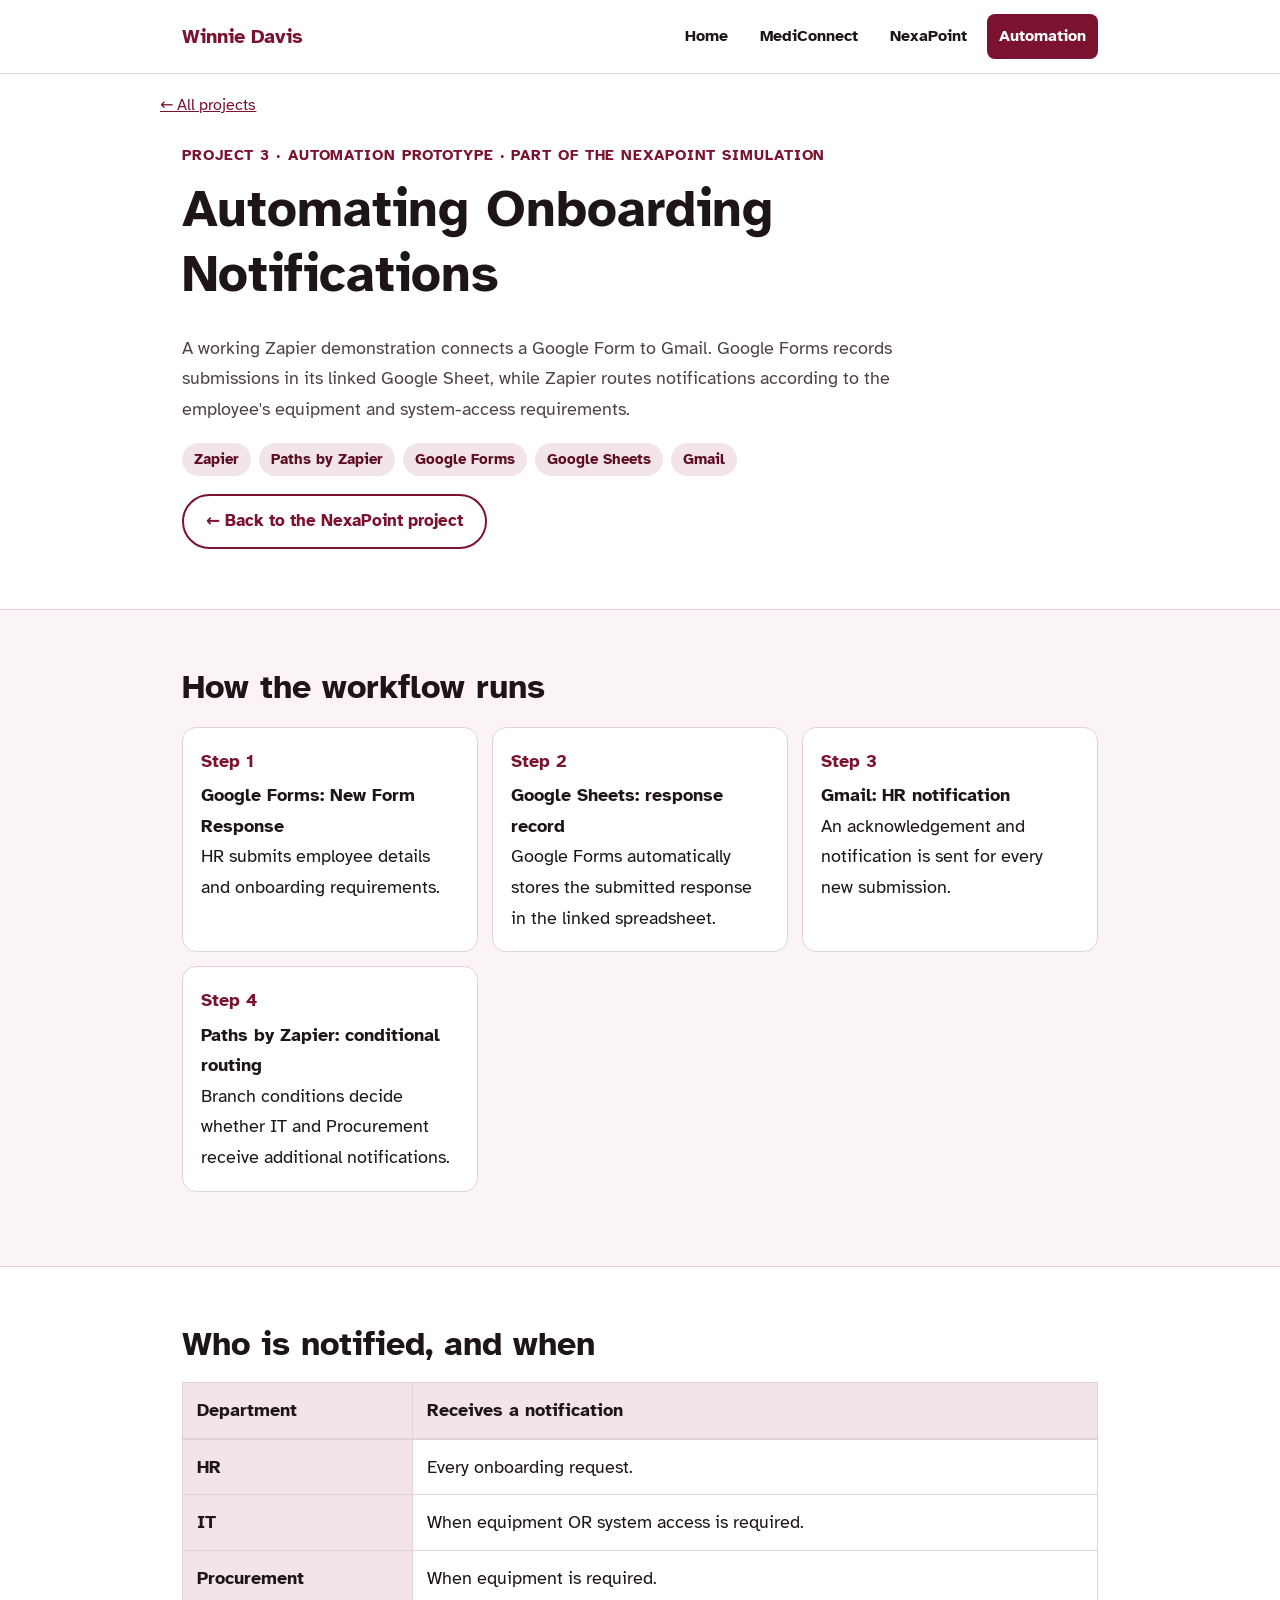
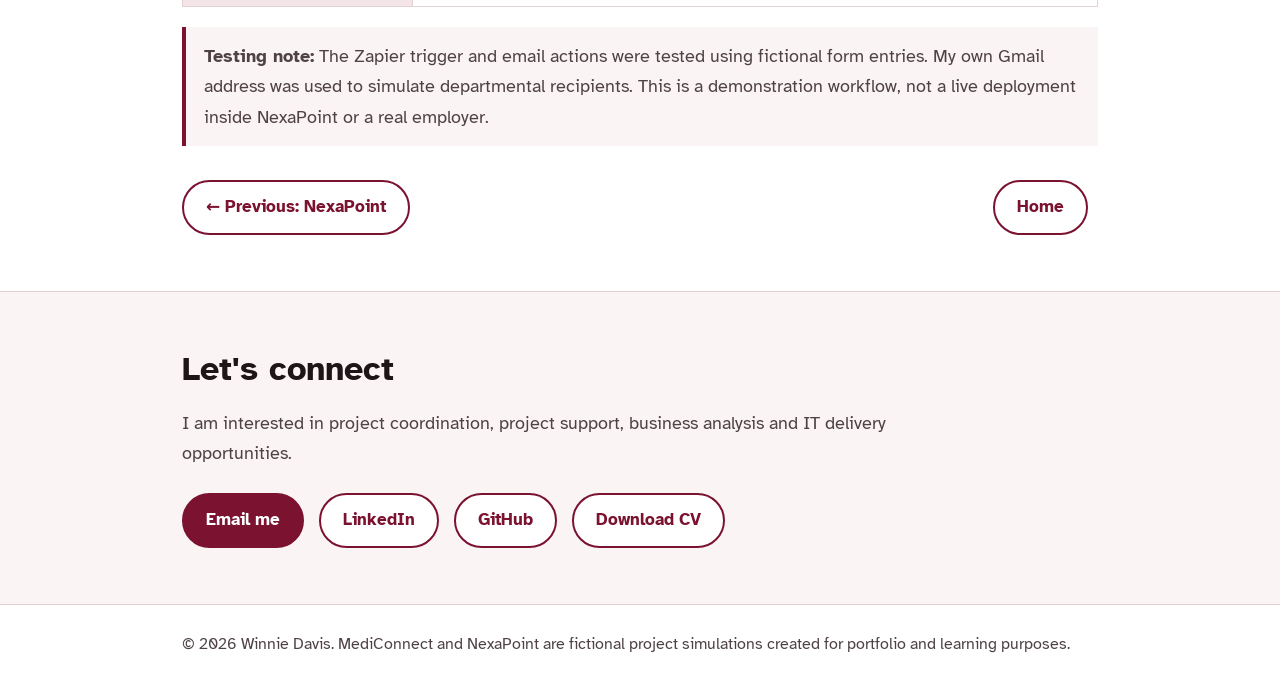
==== automation.html @ 26a4c98c "update site layout" ====
<!DOCTYPE html>
<html lang="en">
<head>
<meta charset="utf-8">
<meta name="viewport" content="width=device-width, initial-scale=1">
<title>Onboarding Notification Automation | Winnie Davis</title>
<meta name="description" content="Zapier prototype that routes employee onboarding notifications by Google Forms, Gmail and conditional paths.">
<link rel="preconnect" href="https://fonts.googleapis.com">
<link rel="stylesheet" href="https://fonts.googleapis.com/css2?family=Atkinson+Hyperlegible:wght@400;700&display=swap">
<link rel="stylesheet" href="style.css">
</head>
<body>
<a class="skip" href="#main">Skip to main content</a>
<header class="top"><div class="w"><nav aria-label="Main"><a class="brand" href="index.html">Winnie Davis</a><ul><li><a href="index.html">Home</a></li><li><a href="mediconnect.html">MediConnect</a></li><li><a href="nexapoint.html">NexaPoint</a></li><li><a href="automation.html" aria-current="page">Automation</a></li></ul></nav></div></header>
<main id="main">

<div class="w bc"><a href="index.html#projects">← All projects</a></div>
<section class="hero" style="padding-top:24px"><div class="w">
<p class="eyebrow">Project 3 · Automation prototype · Part of the NexaPoint simulation</p>
<h1>Automating Onboarding Notifications</h1>
<p class="lead">A working Zapier demonstration connects a Google Form to Gmail. Google Forms records submissions in its linked Google Sheet, while Zapier routes notifications according to the employee's equipment and system-access requirements.</p>
<ul class="tags"><li>Zapier</li><li>Paths by Zapier</li><li>Google Forms</li><li>Google Sheets</li><li>Gmail</li></ul>
<a class="btn s" href="nexapoint.html">← Back to the NexaPoint project</a>
</div></section>

<section class="alt"><div class="w"><h2>How the workflow runs</h2>
<ol class="steps">
<li><strong>Google Forms: New Form Response</strong>HR submits employee details and onboarding requirements.</li>
<li><strong>Google Sheets: response record</strong>Google Forms automatically stores the submitted response in the linked spreadsheet.</li>
<li><strong>Gmail: HR notification</strong>An acknowledgement and notification is sent for every new submission.</li>
<li><strong>Paths by Zapier: conditional routing</strong>Branch conditions decide whether IT and Procurement receive additional notifications.</li>
</ol></div></section>

<section><div class="w"><h2>Who is notified, and when</h2>
<div class="tablewrap"><table><caption class="sr">Notification rules by department</caption>
<thead><tr><th scope="col">Department</th><th scope="col">Receives a notification</th></tr></thead>
<tbody><tr><th scope="row">HR</th><td>Every onboarding request.</td></tr>
<tr><th scope="row">IT</th><td>When equipment OR system access is required.</td></tr>
<tr><th scope="row">Procurement</th><td>When equipment is required.</td></tr></tbody></table></div>
<p class="note"><strong>Testing note:</strong> The Zapier trigger and email actions were tested using fictional form entries. My own Gmail address was used to simulate departmental recipients. This is a demonstration workflow, not a live deployment inside NexaPoint or a real employer.</p>
<div class="pn"><a class="btn s" href="nexapoint.html">← Previous: NexaPoint</a><a class="btn s" href="index.html">Home</a></div>
</div></section>
<section class="alt" id="contact"><div class="w">
<h2>Let's connect</h2>
<p class="lead">I am interested in project coordination, project support, business analysis and IT delivery opportunities.</p>
<a class="btn p" href="mailto:Davisbeulah07@gmail.com">Email me</a>
<a class="btn s" href="https://linkedin.com/in/winnie-davis-1aa069246" target="_blank" rel="noopener">LinkedIn<span class="sr"> (opens in new tab)</span></a>
<a class="btn s" href="https://github.com/Ms-ibiso" target="_blank" rel="noopener">GitHub<span class="sr"> (opens in new tab)</span></a>
<a class="btn s" href="Winnie_Davis_CV_PM_PC.pdf" download>Download CV</a>
</div></section>
</main>
<footer><div class="w">© 2026 Winnie Davis. MediConnect and NexaPoint are fictional project simulations created for portfolio and learning purposes.</div></footer>
</body>
</html>
---- style.css ----
:root{--bg:#fff;--alt:#faf4f5;--ink:#1d1517;--mute:#4f4246;--brand:#7a1230;--tint:#f3e4e8;--line:#e2d2d6}
*{box-sizing:border-box}html{scroll-behavior:smooth}
body{margin:0;background:var(--bg);color:var(--ink);font:18px/1.7 "Atkinson Hyperlegible",Verdana,system-ui,sans-serif}
.w{max-width:960px;margin:auto;padding:0 22px}
h1,h2,h3{font-weight:700;line-height:1.25;margin:0 0 .5em}
h1{font-size:clamp(34px,6vw,52px)}h2{font-size:clamp(26px,4vw,34px)}h3{font-size:20px}
p{margin:0 0 1em}.lead{max-width:66ch;color:var(--mute)}.muted{color:var(--mute)}
a{color:var(--brand)}a:hover{text-decoration-thickness:3px}
:focus-visible{outline:3px solid var(--brand);outline-offset:3px;border-radius:4px}
.sr{position:absolute;width:1px;height:1px;overflow:hidden;clip:rect(0 0 0 0);white-space:nowrap}
.skip{position:absolute;left:-999px;top:8px;background:var(--brand);color:#fff;padding:10px 16px;border-radius:8px;z-index:9}.skip:focus{left:8px}
header.top{border-bottom:1px solid var(--line)}
nav{display:flex;flex-wrap:wrap;justify-content:space-between;align-items:center;gap:8px 18px;padding:14px 0}
nav .brand{font-weight:700;font-size:20px;color:var(--brand);text-decoration:none}
nav ul{display:flex;flex-wrap:wrap;gap:4px 8px;list-style:none;margin:0;padding:0}
nav ul a{display:block;padding:9px 12px;border-radius:8px;color:var(--ink);text-decoration:none;font-weight:700;font-size:16px}
nav ul a:hover{background:var(--tint)}nav ul a[aria-current="page"]{background:var(--brand);color:#fff}
section{padding:56px 0;border-top:1px solid var(--line)}.alt{background:var(--alt)}
.hero{padding:52px 0 60px;border:0}.grid2{display:grid;grid-template-columns:1.4fr 1fr;gap:36px;align-items:center}
.eyebrow{font-size:15px;font-weight:700;letter-spacing:.06em;text-transform:uppercase;color:var(--brand);margin-bottom:8px}
.role{font-weight:700;color:var(--brand);margin-bottom:14px}
.btn{display:inline-block;min-height:46px;padding:11px 22px;border-radius:999px;border:2px solid var(--brand);font-weight:700;font-size:17px;text-decoration:none;margin:6px 10px 0 0}
.btn.p{background:var(--brand);color:#fff}.btn.s{background:#fff;color:var(--brand)}.btn:hover{background:var(--tint);color:var(--brand)}.btn.p:hover{background:#5c0d24;color:#fff}
.panel{background:var(--brand);color:#fff;border-radius:18px;padding:24px}.panel h2{font-size:20px}.panel ul{margin:0;padding:0;list-style:none}.panel li{padding:10px 0;border-top:1px solid rgba(255,255,255,.35)}
.cards{display:grid;grid-template-columns:repeat(auto-fit,minmax(250px,1fr));gap:16px;margin:18px 0}
.card{background:#fff;border:1px solid var(--line);border-radius:14px;padding:20px}.card h3{color:var(--brand)}
.card .btn{margin-top:4px}
.tags{display:flex;flex-wrap:wrap;gap:8px;padding:0;list-style:none;margin:12px 0}.tags li{background:var(--tint);color:#5c0d24;padding:4px 12px;border-radius:999px;font-size:15px;font-weight:700}
.note{border-left:4px solid var(--brand);background:var(--alt);padding:14px 18px;margin:20px 0;color:var(--mute)}
.list{padding-left:1.2em;margin:0 0 1em}.list li{margin-bottom:.4em}
.steps{counter-reset:s;list-style:none;padding:0;display:grid;grid-template-columns:repeat(auto-fit,minmax(250px,1fr));gap:14px}
.steps li{counter-increment:s;background:#fff;border:1px solid var(--line);border-radius:14px;padding:18px}
.steps li:before{content:"Step " counter(s);display:block;font-weight:700;color:var(--brand);margin-bottom:4px}
.steps strong{display:block}
.tablewrap{overflow-x:auto}table{border-collapse:collapse;width:100%;background:#fff}
th,td{padding:12px 14px;border:1px solid var(--line);text-align:left;vertical-align:top}th{background:var(--tint)}
.bc{padding:18px 0 0;font-size:16px}.pn{display:flex;flex-wrap:wrap;justify-content:space-between;gap:10px;margin-top:28px}
footer{border-top:1px solid var(--line);padding:26px 0;color:var(--mute);font-size:16px}
@media(max-width:760px){.grid2{grid-template-columns:1fr}section{padding:42px 0}}
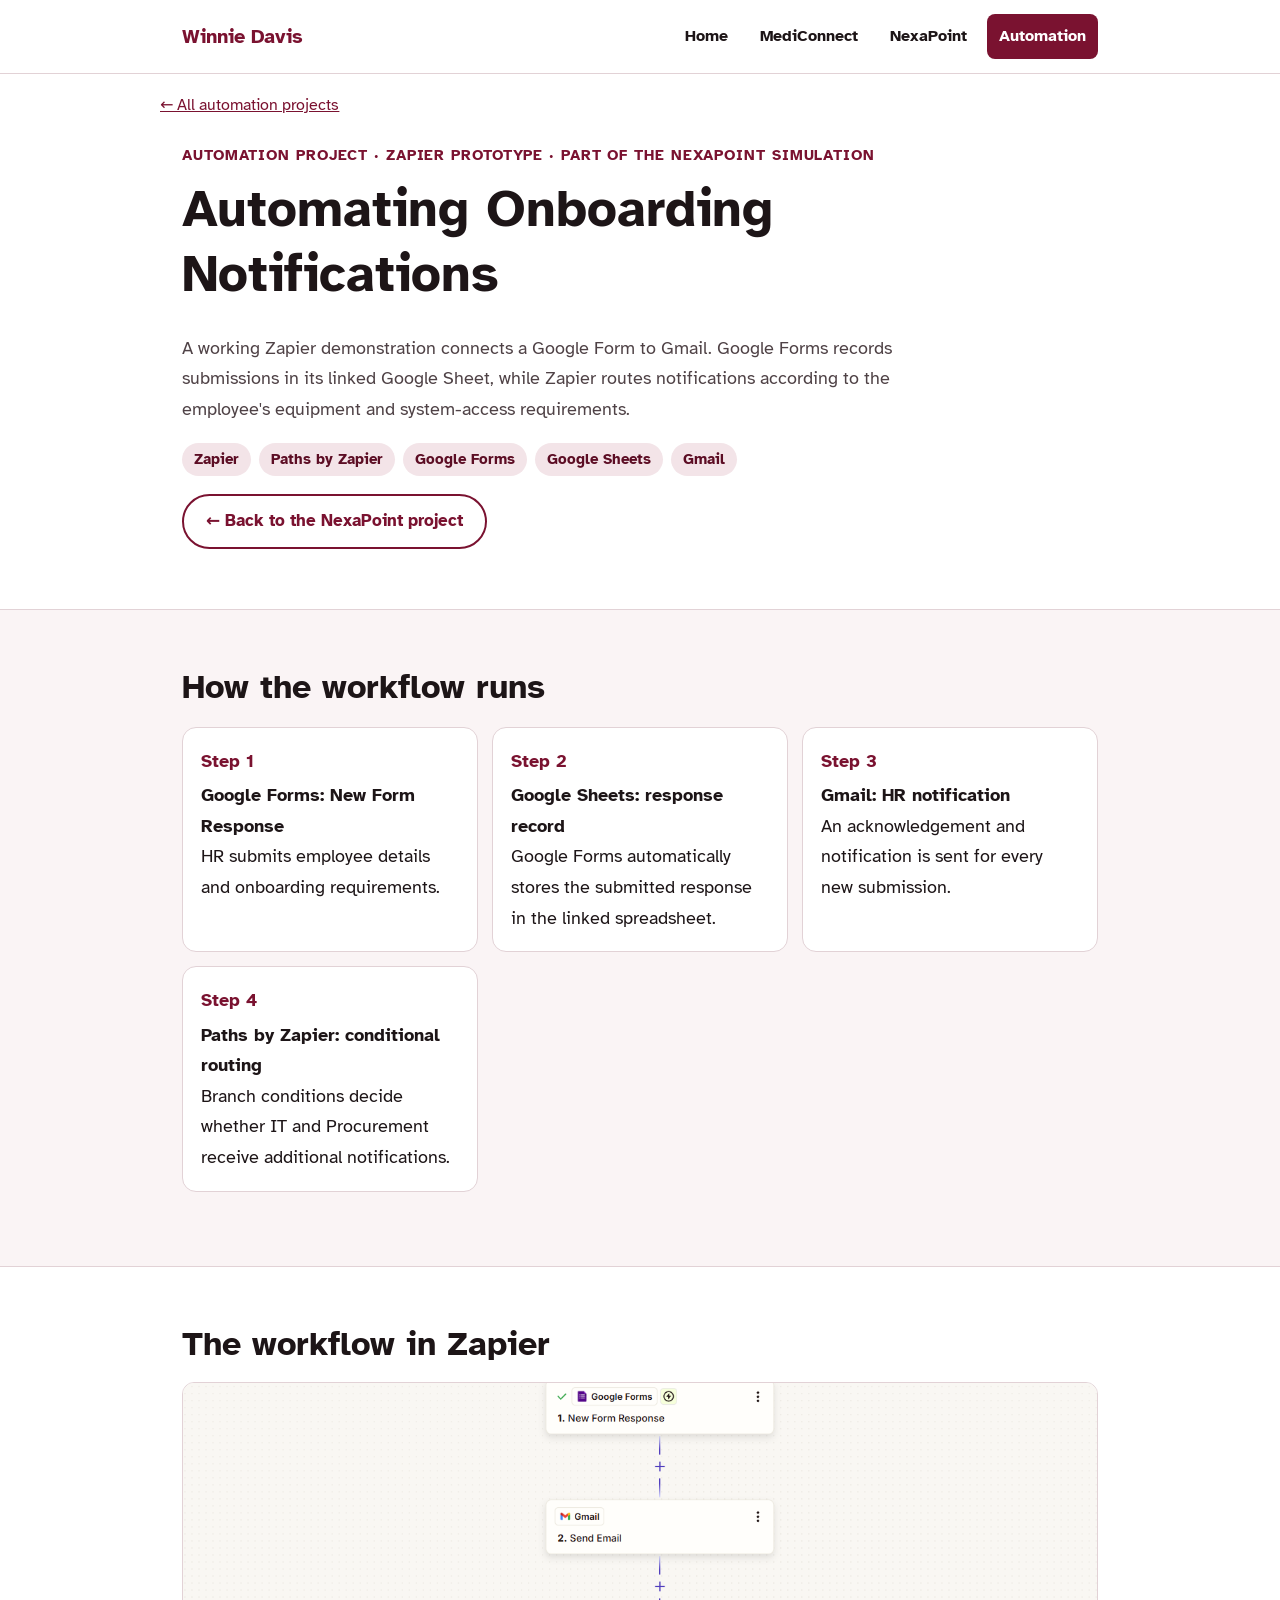
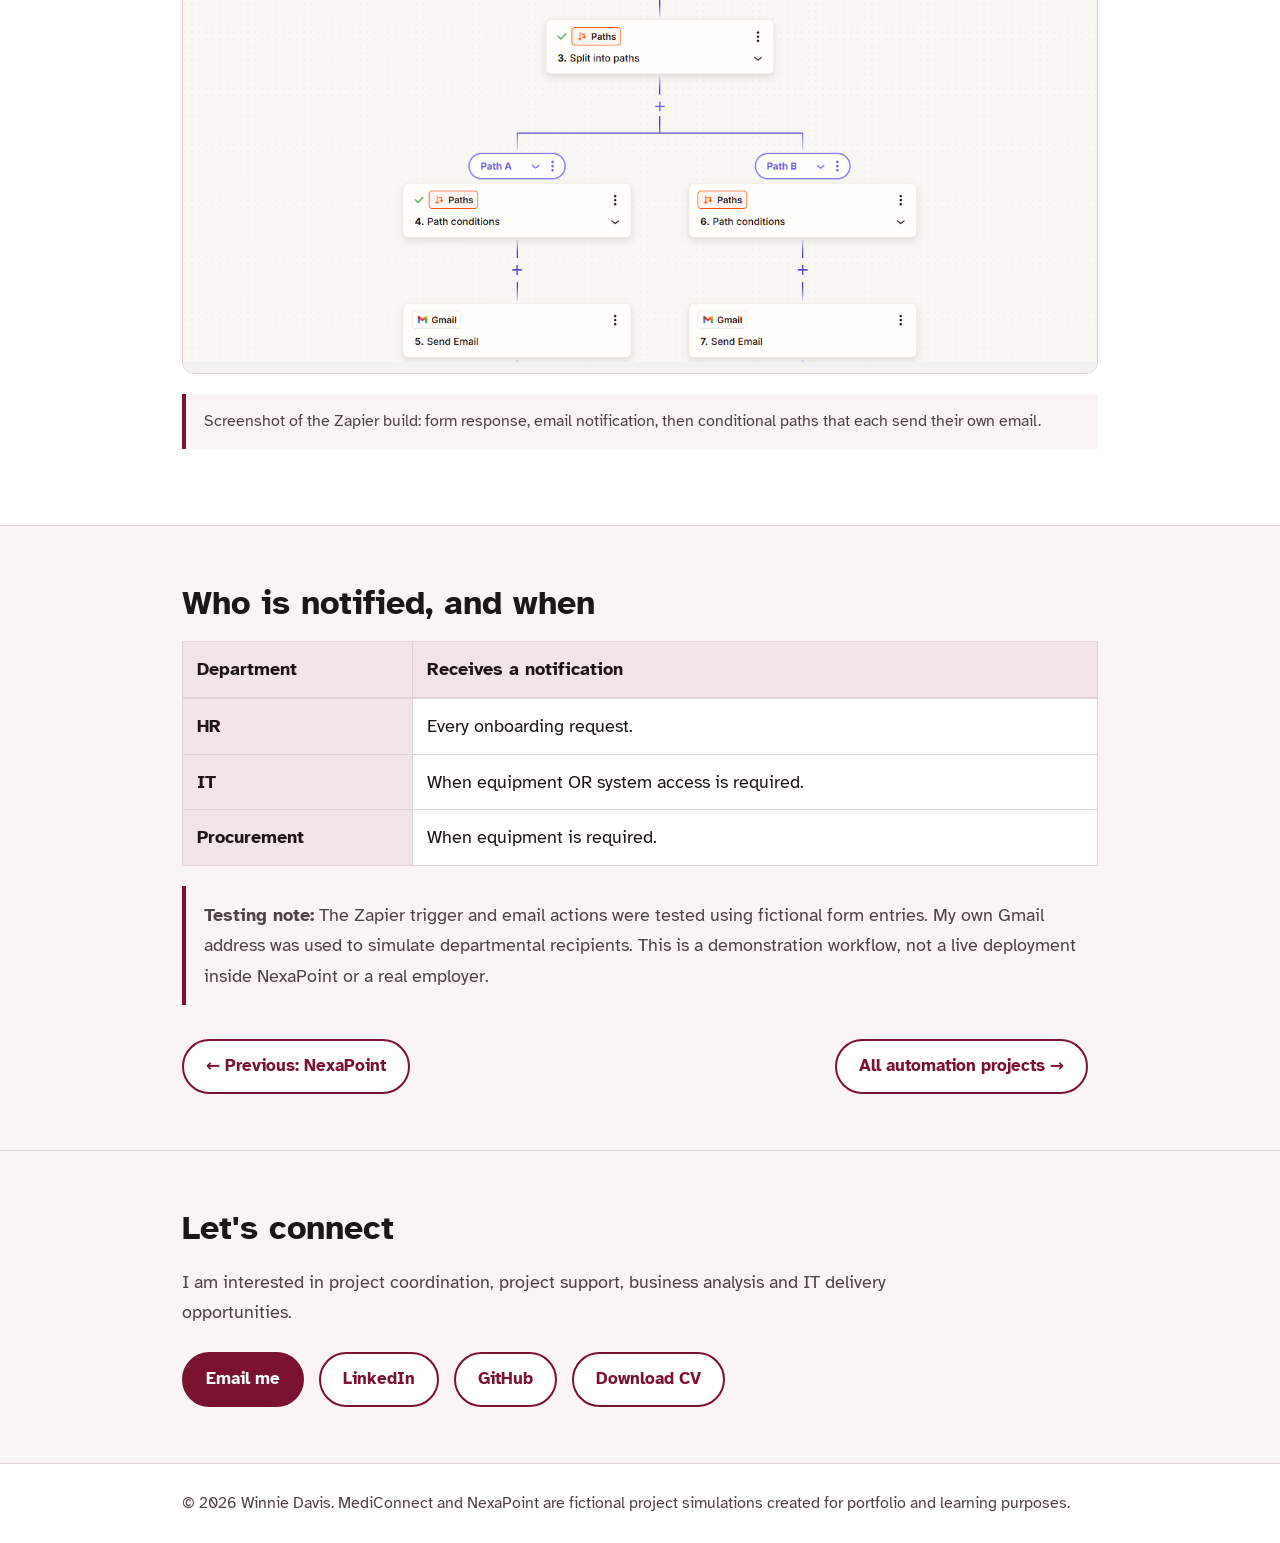
==== commit f8f07c4a: "updated project" ====
--- a/automation.html
+++ b/automation.html
@@ -11,12 +11,12 @@
 </head>
 <body>
 <a class="skip" href="#main">Skip to main content</a>
-<header class="top"><div class="w"><nav aria-label="Main"><a class="brand" href="index.html">Winnie Davis</a><ul><li><a href="index.html">Home</a></li><li><a href="mediconnect.html">MediConnect</a></li><li><a href="nexapoint.html">NexaPoint</a></li><li><a href="automation.html" aria-current="page">Automation</a></li></ul></nav></div></header>
+<header class="top"><div class="w"><nav aria-label="Main"><a class="brand" href="index.html">Winnie Davis</a><ul><li><a href="index.html">Home</a></li><li><a href="mediconnect.html">MediConnect</a></li><li><a href="nexapoint.html">NexaPoint</a></li><li><a href="automation-projects.html" aria-current="page">Automation</a></li></ul></nav></div></header>
 <main id="main">
 
-<div class="w bc"><a href="index.html#projects">← All projects</a></div>
+<div class="w bc"><a href="automation-projects.html">← All automation projects</a></div>
 <section class="hero" style="padding-top:24px"><div class="w">
-<p class="eyebrow">Project 3 · Automation prototype · Part of the NexaPoint simulation</p>
+<p class="eyebrow">Automation project · Zapier prototype · Part of the NexaPoint simulation</p>
 <h1>Automating Onboarding Notifications</h1>
 <p class="lead">A working Zapier demonstration connects a Google Form to Gmail. Google Forms records submissions in its linked Google Sheet, while Zapier routes notifications according to the employee's equipment and system-access requirements.</p>
 <ul class="tags"><li>Zapier</li><li>Paths by Zapier</li><li>Google Forms</li><li>Google Sheets</li><li>Gmail</li></ul>
@@ -31,15 +31,25 @@
 <li><strong>Paths by Zapier: conditional routing</strong>Branch conditions decide whether IT and Procurement receive additional notifications.</li>
 </ol></div></section>
 
-<section><div class="w"><h2>Who is notified, and when</h2>
+<section><div class="w"><h2>The workflow in Zapier</h2>
+<figure><img src="images/onboarding-zapier-workflow.png" width="1304" height="841" alt="Zapier workflow editor showing a Google Forms new form response trigger, a Gmail send email step, then a Paths step that splits into Path A and Path B. Each path has its own conditions followed by a Gmail send email action.">
+<figcaption class="note">Screenshot of the Zapier build: form response, email notification, then conditional paths that each send their own email.</figcaption></figure>
+</div></section>
+
+<section class="alt"><div class="w"><h2>Who is notified, and when</h2>
 <div class="tablewrap"><table><caption class="sr">Notification rules by department</caption>
 <thead><tr><th scope="col">Department</th><th scope="col">Receives a notification</th></tr></thead>
 <tbody><tr><th scope="row">HR</th><td>Every onboarding request.</td></tr>
 <tr><th scope="row">IT</th><td>When equipment OR system access is required.</td></tr>
 <tr><th scope="row">Procurement</th><td>When equipment is required.</td></tr></tbody></table></div>
 <p class="note"><strong>Testing note:</strong> The Zapier trigger and email actions were tested using fictional form entries. My own Gmail address was used to simulate departmental recipients. This is a demonstration workflow, not a live deployment inside NexaPoint or a real employer.</p>
-<div class="pn"><a class="btn s" href="nexapoint.html">← Previous: NexaPoint</a><a class="btn s" href="index.html">Home</a></div>
+<div class="pn"><a class="btn s" href="nexapoint.html">← Previous: NexaPoint</a><a class="btn s" href="automation-projects.html">All automation projects →</a></div>
 </div></section>
+<!-- DEMO VIDEO: to switch on, delete the comment markers around this block and replace VIDEO_ID with your YouTube (unlisted) video ID.
+<section class="alt"><div class="w"><h2>Watch the demo</h2>
+<div class="video"><iframe src="https://www.youtube.com/embed/VIDEO_ID" title="Onboarding notification automation screen recording demo" loading="lazy" allowfullscreen></iframe></div>
+<p class="note">Screen recording using fictional test data. Captions are available in the video player.</p></div></section>
+-->
 <section class="alt" id="contact"><div class="w">
 <h2>Let's connect</h2>
 <p class="lead">I am interested in project coordination, project support, business analysis and IT delivery opportunities.</p>
--- a/style.css
+++ b/style.css
@@ -37,3 +37,5 @@
 .bc{padding:18px 0 0;font-size:16px}.pn{display:flex;flex-wrap:wrap;justify-content:space-between;gap:10px;margin-top:28px}
 footer{border-top:1px solid var(--line);padding:26px 0;color:var(--mute);font-size:16px}
 @media(max-width:760px){.grid2{grid-template-columns:1fr}section{padding:42px 0}}
+figure{margin:0}figure img{display:block;width:100%;height:auto;border:1px solid var(--line);border-radius:12px;background:#fff}figcaption{font-size:16px}
+.video{position:relative;aspect-ratio:16/9;border:1px solid var(--line);border-radius:12px;overflow:hidden;background:#000}.video iframe{position:absolute;inset:0;width:100%;height:100%;border:0}
